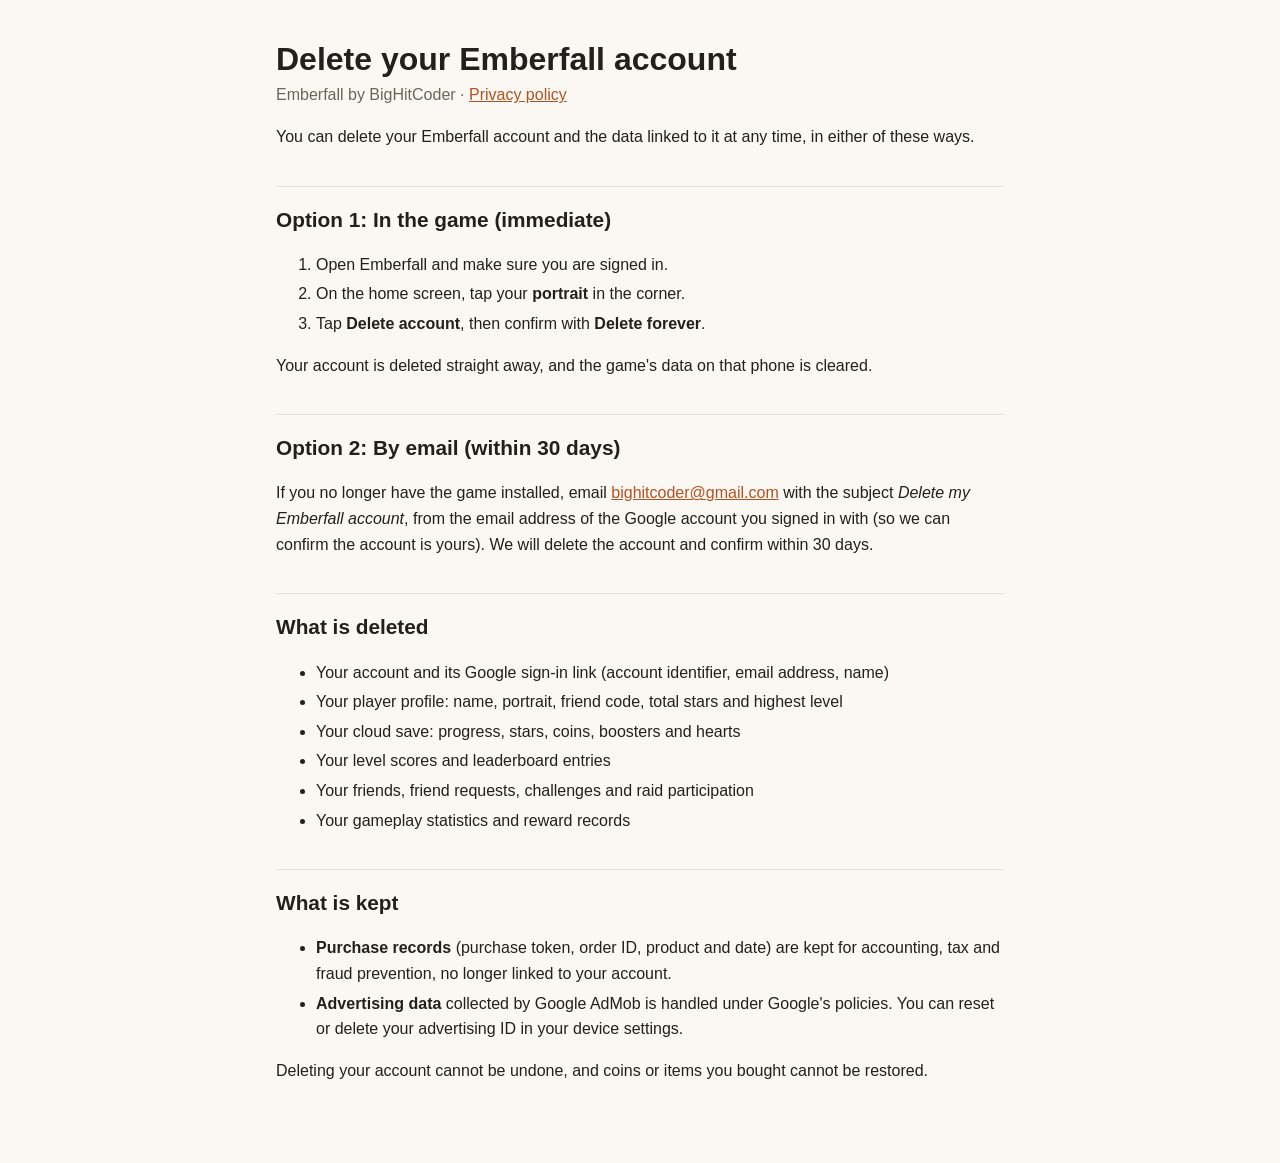
==== delete-account.html @ df7f9b8a "Emberfall privacy policy and account deletion page" ====
<!doctype html>
<html lang="en">
<head>
<meta charset="utf-8">
<meta name="viewport" content="width=device-width, initial-scale=1">
<title>Delete Emberfall Account</title>
<meta name="description" content="How to delete your Emberfall account and the data linked to it.">
<link rel="stylesheet" href="style.css">
</head>
<body>
<main>
<h1>Delete your Emberfall account</h1>
<p class="meta">Emberfall by BigHitCoder &middot; <a href="./">Privacy policy</a></p>

<p>You can delete your Emberfall account and the data linked to it at any time, in either of
these ways.</p>

<h2>Option 1: In the game (immediate)</h2>
<ol>
  <li>Open Emberfall and make sure you are signed in.</li>
  <li>On the home screen, tap your <strong>portrait</strong> in the corner.</li>
  <li>Tap <strong>Delete account</strong>, then confirm with <strong>Delete forever</strong>.</li>
</ol>
<p>Your account is deleted straight away, and the game's data on that phone is cleared.</p>

<h2>Option 2: By email (within 30 days)</h2>
<p>If you no longer have the game installed, email
<a href="mailto:bighitcoder@gmail.com?subject=Delete%20my%20Emberfall%20account">bighitcoder@gmail.com</a>
with the subject <em>Delete my Emberfall account</em>, from the email address of the Google account
you signed in with (so we can confirm the account is yours). We will delete the account and
confirm within 30 days.</p>

<h2>What is deleted</h2>
<ul>
  <li>Your account and its Google sign-in link (account identifier, email address, name)</li>
  <li>Your player profile: name, portrait, friend code, total stars and highest level</li>
  <li>Your cloud save: progress, stars, coins, boosters and hearts</li>
  <li>Your level scores and leaderboard entries</li>
  <li>Your friends, friend requests, challenges and raid participation</li>
  <li>Your gameplay statistics and reward records</li>
</ul>

<h2>What is kept</h2>
<ul>
  <li><strong>Purchase records</strong> (purchase token, order ID, product and date) are kept for
      accounting, tax and fraud prevention, no longer linked to your account.</li>
  <li><strong>Advertising data</strong> collected by Google AdMob is handled under Google's policies.
      You can reset or delete your advertising ID in your device settings.</li>
</ul>

<p>Deleting your account cannot be undone, and coins or items you bought cannot be restored.</p>
</main>
</body>
</html>
---- style.css ----
:root {
  --bg: #fbf8f3;
  --text: #22201c;
  --muted: #6b655c;
  --accent: #b5501f;
  --rule: #e6dfd4;
}

@media (prefers-color-scheme: dark) {
  :root {
    --bg: #17151a;
    --text: #ece7df;
    --muted: #a59e94;
    --accent: #ff9a5c;
    --rule: #33303a;
  }
}

* { box-sizing: border-box; }

body {
  margin: 0;
  background: var(--bg);
  color: var(--text);
  font: 16px/1.6 -apple-system, BlinkMacSystemFont, "Segoe UI", Roboto, Helvetica, Arial, sans-serif;
}

main {
  max-width: 760px;
  margin: 0 auto;
  padding: 40px 16px 64px;
}

h1 { font-size: 2rem; line-height: 1.2; margin: 0 0 4px; }
h2 { font-size: 1.3rem; margin: 36px 0 8px; padding-top: 16px; border-top: 1px solid var(--rule); }
h3 { font-size: 1.05rem; margin: 22px 0 6px; }
.meta { color: var(--muted); margin-top: 0; }
a { color: var(--accent); }
code { font-size: 0.92em; overflow-wrap: anywhere; }
li { margin: 4px 0; }
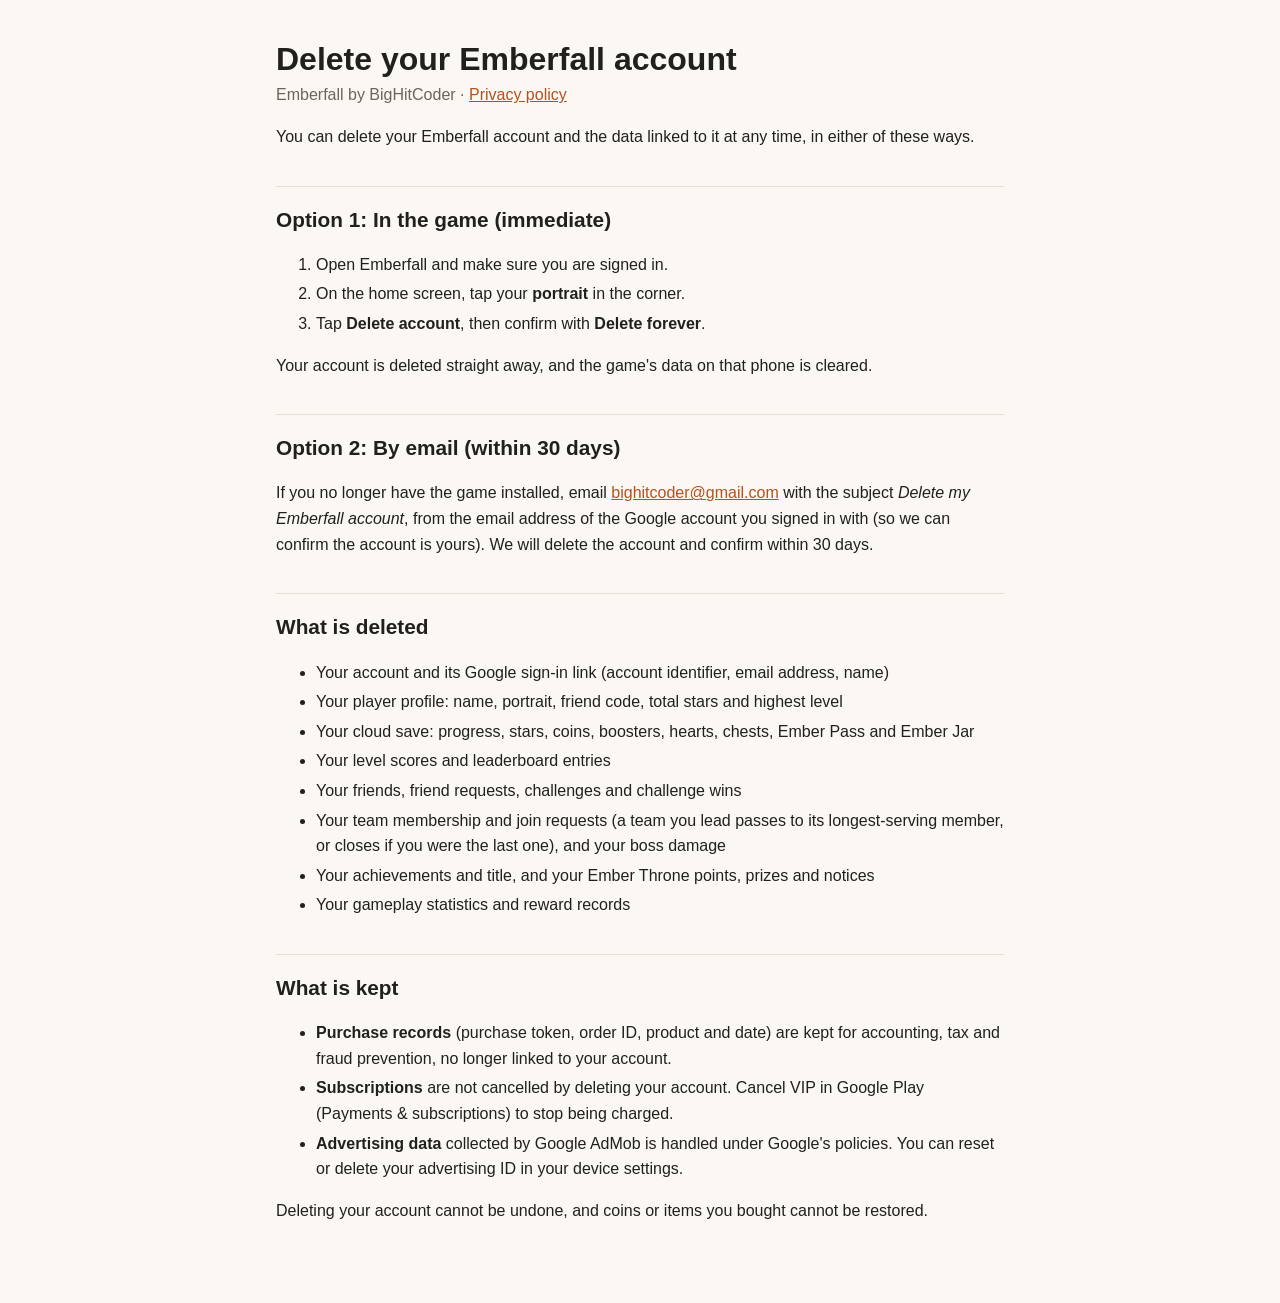
==== commit 027ba632: "Policy: teams, achievements, Ember Throne, reminders, subscriptions and live updates" ====
--- a/delete-account.html
+++ b/delete-account.html
@@ -34,9 +34,12 @@
 <ul>
   <li>Your account and its Google sign-in link (account identifier, email address, name)</li>
   <li>Your player profile: name, portrait, friend code, total stars and highest level</li>
-  <li>Your cloud save: progress, stars, coins, boosters and hearts</li>
+  <li>Your cloud save: progress, stars, coins, boosters, hearts, chests, Ember Pass and Ember Jar</li>
   <li>Your level scores and leaderboard entries</li>
-  <li>Your friends, friend requests, challenges and raid participation</li>
+  <li>Your friends, friend requests, challenges and challenge wins</li>
+  <li>Your team membership and join requests (a team you lead passes to its longest-serving member,
+      or closes if you were the last one), and your boss damage</li>
+  <li>Your achievements and title, and your Ember Throne points, prizes and notices</li>
   <li>Your gameplay statistics and reward records</li>
 </ul>
 
@@ -44,6 +47,8 @@
 <ul>
   <li><strong>Purchase records</strong> (purchase token, order ID, product and date) are kept for
       accounting, tax and fraud prevention, no longer linked to your account.</li>
+  <li><strong>Subscriptions</strong> are not cancelled by deleting your account. Cancel VIP in
+      Google Play (Payments &amp; subscriptions) to stop being charged.</li>
   <li><strong>Advertising data</strong> collected by Google AdMob is handled under Google's policies.
       You can reset or delete your advertising ID in your device settings.</li>
 </ul>
